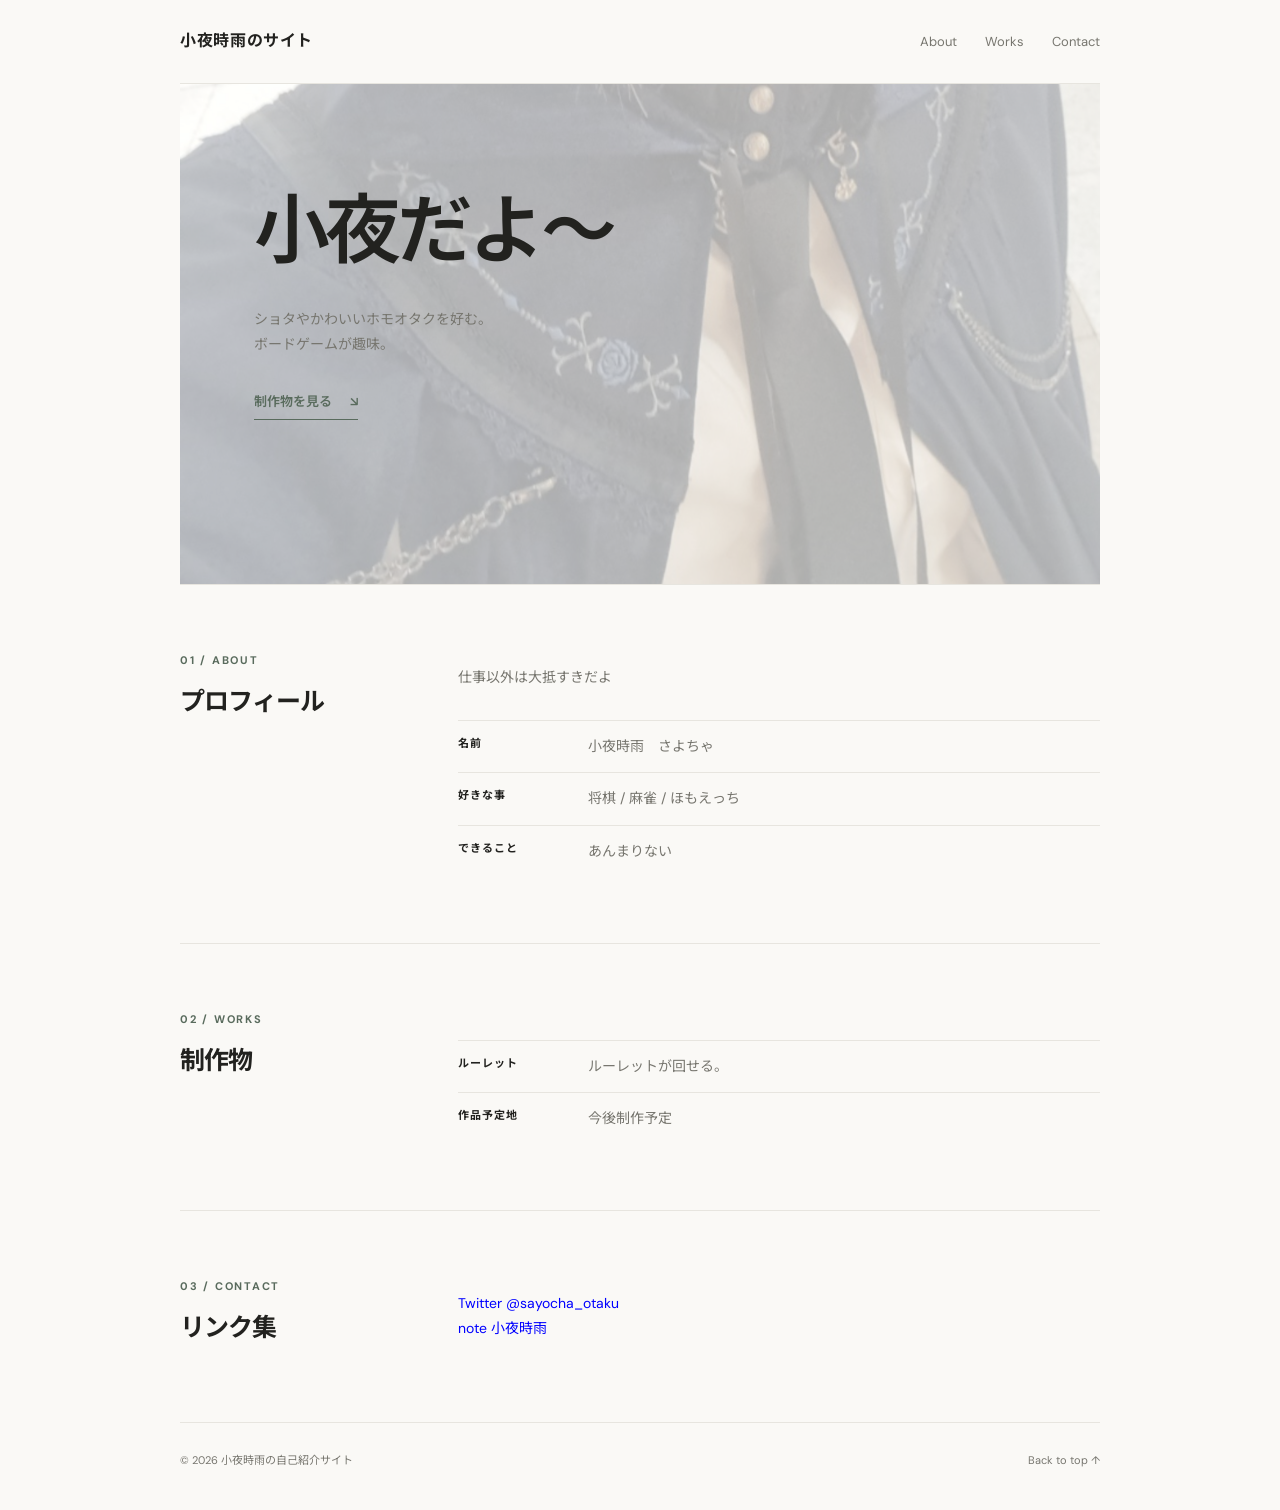
==== index.html @ 0b596b15 "Update roulette app link in index.html" ====
<!doctype html>
<html lang="ja">
<head>
  <meta charset="UTF-8">
  <meta name="viewport" content="width=device-width, initial-scale=1">
  <meta name="description" content="小夜時雨の自己紹介サイトです。">
  <title>小夜時雨のサイト</title>
  <link rel="stylesheet" href="style.css">
  <script src="script.js" defer></script>
</head>
<body>
  <header class="site-header">
    <a class="logo" href="#top">小夜時雨のサイト<span></span></a>
    <nav aria-label="メインナビゲーション">
      <a href="#about">About</a>
      <a href="#works">Works</a>
      <a href="#contact">Contact</a>
    </nav>
  </header>

<main id="top">
  <section class="hero">
    <h1>小夜だよ～</h1>
    <p class="hero-text">
      ショタやかわいいホモオタクを好む。<br>
      ボードゲームが趣味。
    </p>
    <a class="text-link" href="#works">
      制作物を見る <span aria-hidden="true">↘</span>
    </a>
  </section>
    <section class="section" id="about">
      <div class="section-heading">
        <p class="eyebrow">01 / ABOUT</p>
        <h2>プロフィール</h2>
      </div>
      <div class="section-content">
        <p>仕事以外は大抵すきだよ</p>
        <dl class="profile-list">
          <div><dt>名前</dt><dd>小夜時雨　さよちゃ</dd></div>
          <div><dt>好きな事</dt><dd>将棋 / 麻雀 / ほもえっち</dd></div>
          <div><dt>できること</dt><dd>あんまりない</dd></div>
        </dl>
      </div>
    </section>

<section class="section" id="works">
  <div class="section-heading">
    <p class="eyebrow">02 / WORKS</p>
    <h2>制作物</h2>
  </div>

  <div class="section-content">
    <dl class="profile-list">
      <div>
        <dt><a href="roulette.html">ルーレット</dt></a>
        <dd>
          <a href="roulette.html">ルーレットが回せる。</a>
        </dd>
      </div>

      <div>
        <dt>作品予定地</dt>
        <dd>今後制作予定</dd>
      </div>
    </dl>
  </div>
</section>

    <section class="section" id="contact">
      <div class="section-heading">
        <p class="eyebrow">03 / CONTACT</p>
        <h2>リンク集</h2>
      </div>
      <div class="section-content">
        <p>
    <a href="https://x.com/sayocha_otaku" target="_blank"
         style="color: blue;">
      Twitter @sayocha_otaku</a>
  
          <br>
    <a href="https://note.com/sayo_shigu" target="_blank"
        style="color: blue; ">
      note 小夜時雨</a>
   
  </p>
        <!-- 例：<a class="text-link" href="https://github.com/ユーザー名">GitHub ↗</a> -->
      </div>
    </section>
  </main>

  <footer>
    <span>© <span id="year"></span> 小夜時雨の自己紹介サイト</span>
    <a href="#top">Back to top ↑</a>
  </footer>
</body>
</html>
---- style.css ----
@import url('https://fonts.googleapis.com/css2?family=DM+Sans:wght@400;500;600;700&family=Noto+Sans+JP:wght@400;500;600;700&display=swap');

:root {
  color-scheme: light;
  --bg: #faf9f6;
  --text: #22221f;
  --muted: #77766f;
  --line: #e7e5df;
  --accent: #596b5d;
  --content: 920px;
}

* { box-sizing: border-box; }
html { scroll-behavior: smooth; }
body {
  margin: 0;
  background: var(--bg);
  color: var(--text);
  font-family: "DM Sans", "Noto Sans JP", sans-serif;
  line-height: 1.8;
}
a { color: inherit; text-decoration: none; }
.site-header {
  width: min(var(--content), calc(100% - 48px));
  margin: 0 auto;
  height: 84px;
  display: flex;
  align-items: center;
  justify-content: space-between;
  border-bottom: 1px solid var(--line);
}
.logo { font-weight: 700; letter-spacing: .04em; }
.logo span { color: var(--accent); }
nav { display: flex; gap: 28px; color: var(--muted); font-size: 13px; }
nav a:hover, footer a:hover { color: var(--accent); }
main { width: min(var(--content), calc(100% - 48px)); margin: 0 auto; }
.hero { padding: 132px 0 145px; }
.eyebrow {
  margin: 0 0 18px;
  color: var(--accent);
  font-size: 11px;
  font-weight: 700;
  letter-spacing: .16em;
}
h1 {
  margin: 0;
  font-size: clamp(42px, 7vw, 76px);
  line-height: 1.25;
  letter-spacing: -.055em;
  font-weight: 600;
}
.hero-text { margin: 28px 0 30px; color: var(--muted); font-size: 14px; }
.text-link {
  display: inline-flex;
  gap: 18px;
  align-items: center;
  padding-bottom: 5px;
  border-bottom: 1px solid var(--accent);
  color: var(--accent);
  font-size: 13px;
  font-weight: 600;
}
.section {
  display: grid;
  grid-template-columns: 230px 1fr;
  gap: 48px;
  padding: 66px 0;
  border-top: 1px solid var(--line);
  scroll-margin-top: 30px;
}
.section-heading h2 { margin: 0; font-size: 25px; letter-spacing: -.04em; }
.section-heading .eyebrow { margin-bottom: 8px; }
.section-content { color: var(--muted); font-size: 14px; }
.profile-list { margin: 30px 0 0; }
.profile-list div {
  display: grid;
  grid-template-columns: 130px 1fr;
  padding: 13px 0;
  border-top: 1px solid var(--line);
}
.profile-list dt { color: var(--text); font-size: 11px; font-weight: 700; letter-spacing: .1em; }
.profile-list dd { margin: 0; }
.work-item {
  display: flex;
  align-items: flex-start;
  gap: 18px;
  width: 100%;
  padding: 0 0 28px;
  margin-bottom: 28px;
}

.work-item > div:last-child {
  flex: 1;
  min-width: 0;
}

.work-item h3 {
  margin: 0 0 7px;
  color: var(--text);
  font-size: 17px;
  white-space: nowrap;
}

.work-item p {
  margin: 0 0 13px;
}
.tag {
  display: inline-block;
  padding: 3px 9px;
  border: 1px solid var(--line);
  border-radius: 2px;
  color: var(--muted);
  font-size: 10px;
}
footer {
  width: min(var(--content), calc(100% - 48px));
  margin: 0 auto;
  padding: 28px 0 40px;
  display: flex;
  justify-content: space-between;
  border-top: 1px solid var(--line);
  color: var(--muted);
  font-size: 11px;
}
@media (max-width: 640px) {
  .site-header { height: 70px; }
  nav { gap: 15px; font-size: 11px; }
  .hero { padding: 95px 0 105px; }
  .section { grid-template-columns: 1fr; gap: 22px; padding: 48px 0; }
  .profile-list div { grid-template-columns: 105px 1fr; }
}
/* トップページ背景画像 */
.hero {
    position: relative;
    isolation: isolate;
    min-height: 500px;
    padding: 100px 8%;
    background-image: url("./images/HWcELCWaEAAwIgm.jpg");
    background-size: cover;
    background-position: center 80%;
    background-repeat: no-repeat;
}

/* 半透明の白いフィルター */
.hero::before {
    content: "";
    position: absolute;
    inset: 0;
    background: rgba(255, 255, 255, 0.65);
    z-index: -1;
}

/* 文字を背景より手前に表示 */
.hero > * {
    position: relative;
}
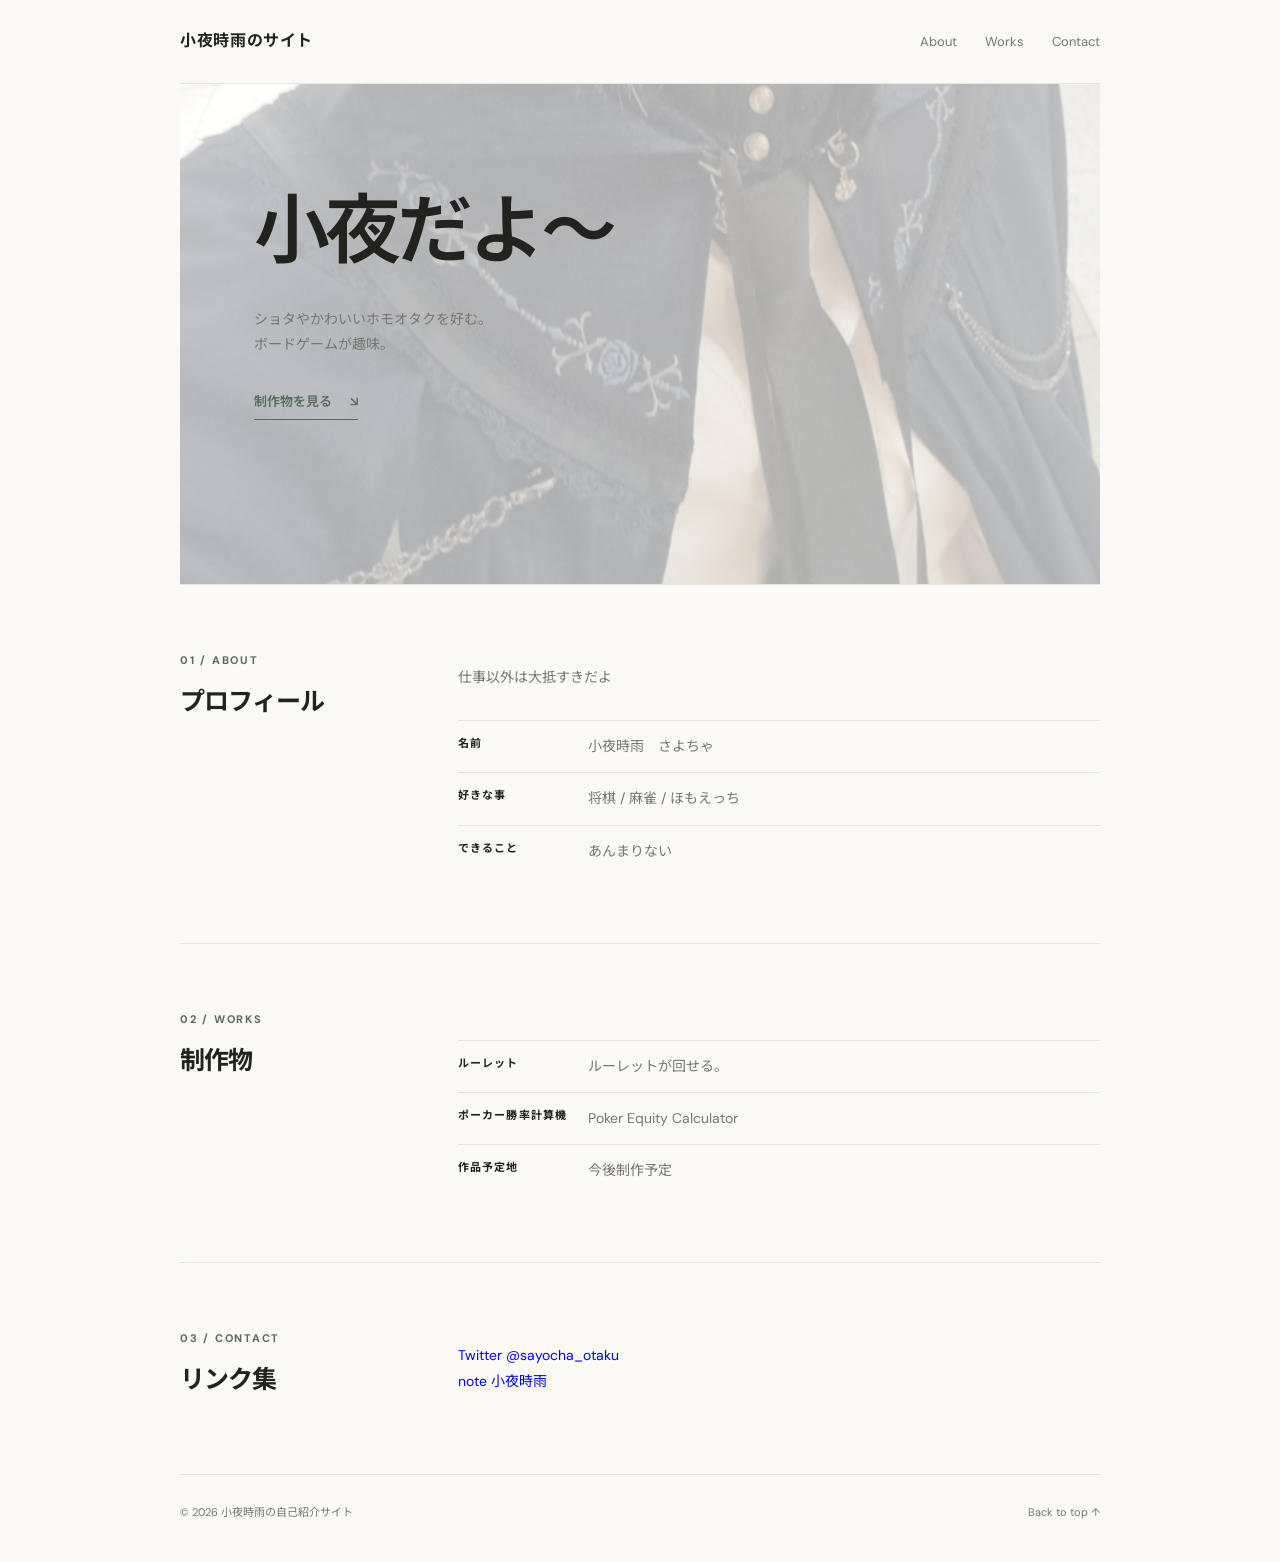
==== commit c0d8c339: "Add Poker Equity Calculator link to index.html" ====
--- a/index.html
+++ b/index.html
@@ -58,6 +58,10 @@
           <a href="roulette.html">ルーレットが回せる。</a>
         </dd>
       </div>
+      <div>
+  <dt>ポーカー勝率計算機</dt>
+  <dd><a href="poker.html">Poker Equity Calculator</a></dd>
+</div>
 
       <div>
         <dt>作品予定地</dt>
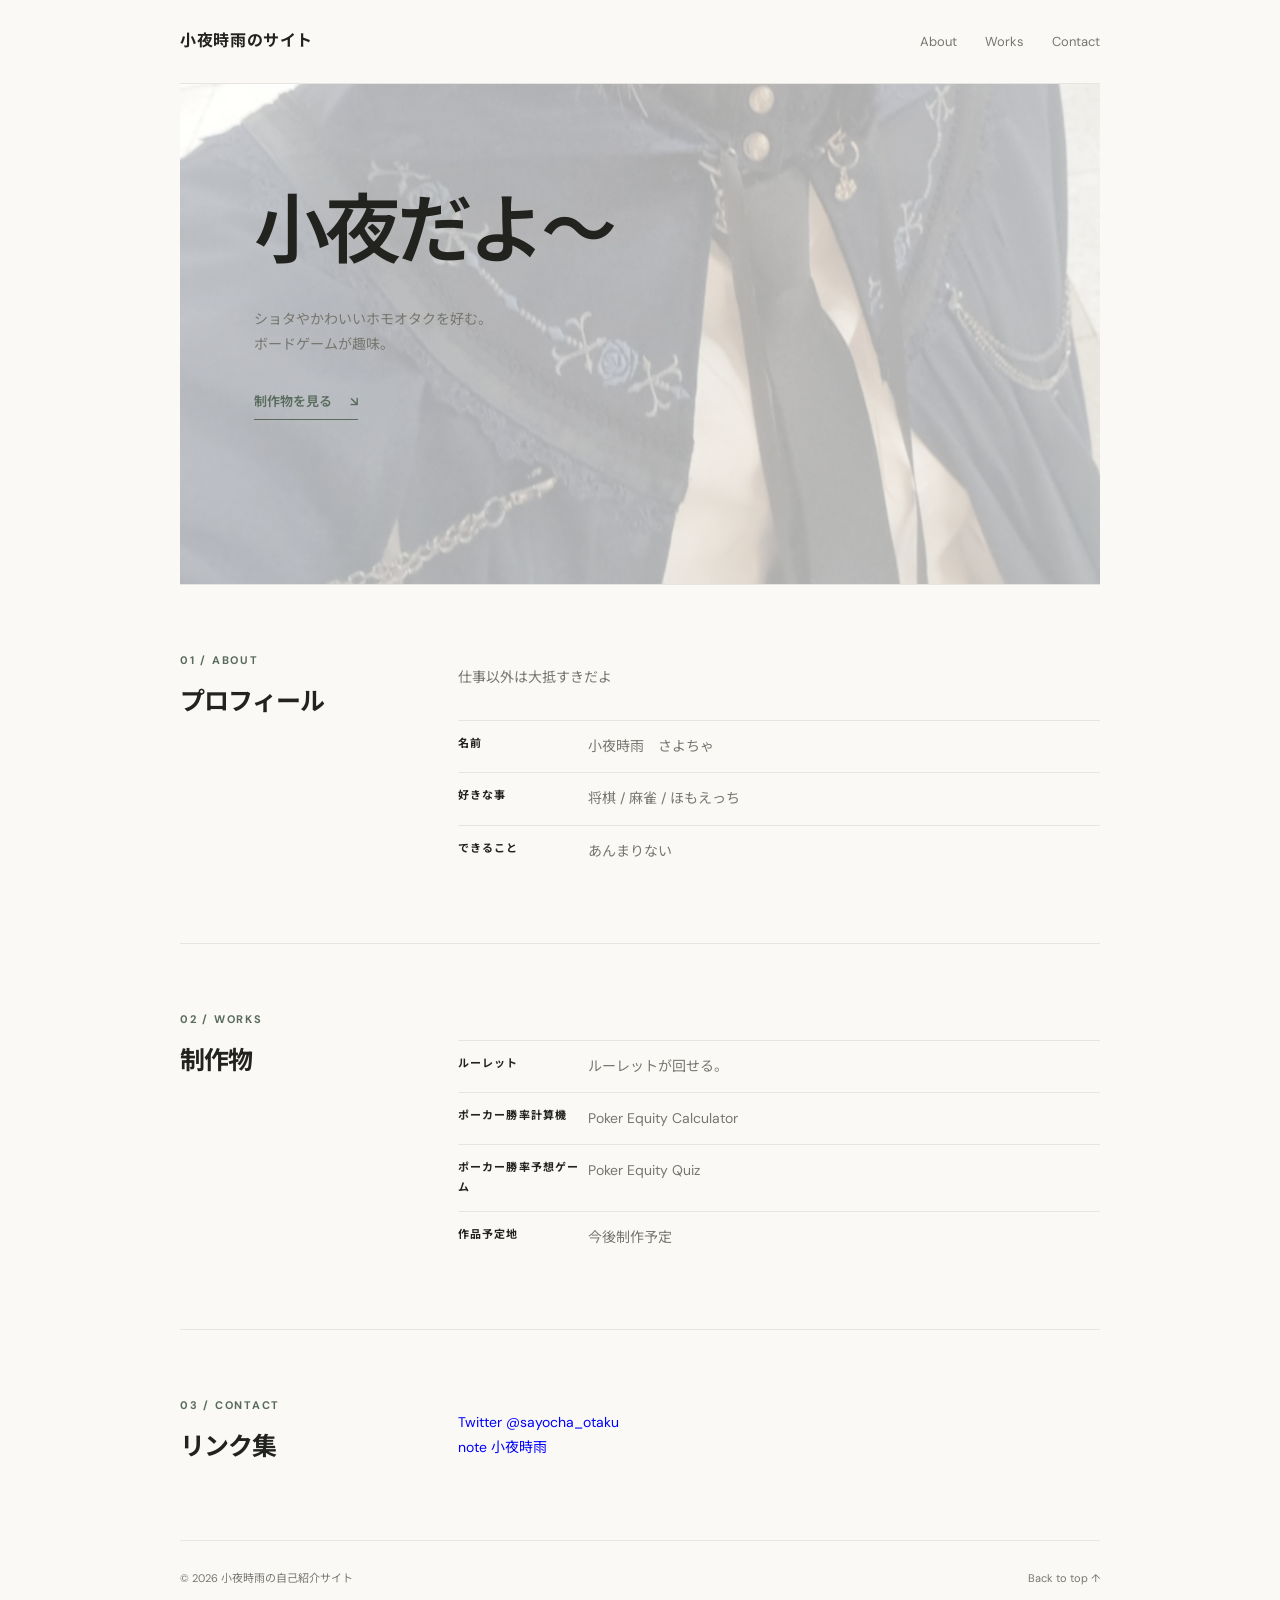
==== commit 2c4964a2: "Update index.html" ====
--- a/index.html
+++ b/index.html
@@ -54,13 +54,15 @@
     <dl class="profile-list">
       <div>
         <dt><a href="roulette.html">ルーレット</dt></a>
-        <dd>
-          <a href="roulette.html">ルーレットが回せる。</a>
-        </dd>
+        <dd><a href="roulette.html">ルーレットが回せる。</a></dd>
       </div>
       <div>
-  <dt>ポーカー勝率計算機</dt>
+  <dt><a href="poker.html">ポーカー勝率計算機</dt></a>
   <dd><a href="poker.html">Poker Equity Calculator</a></dd>
+</div>
+      <div>
+  <dt><a href="poker-quiz.html">ポーカー勝率予想ゲーム</dt></a>
+  <dd><a href="poker-quiz.html">Poker Equity Quiz</a></dd>
 </div>
 
       <div>
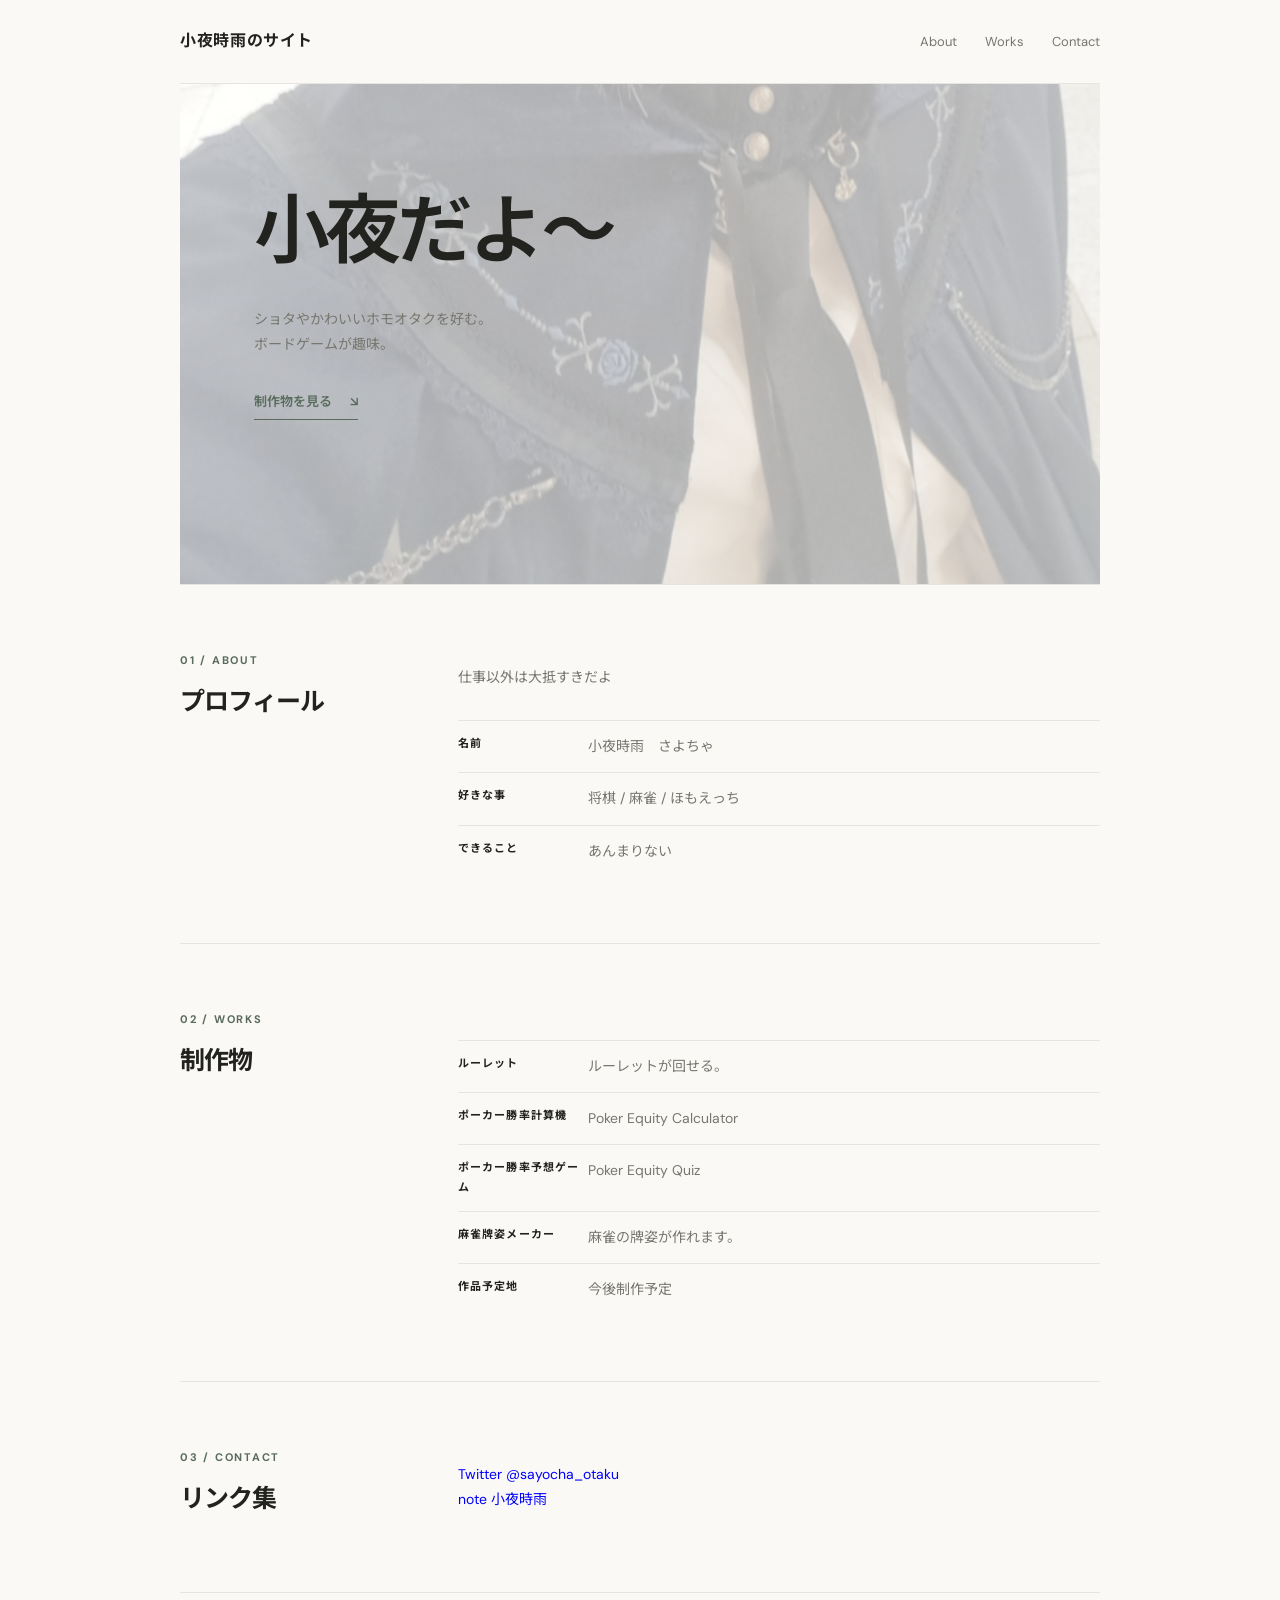
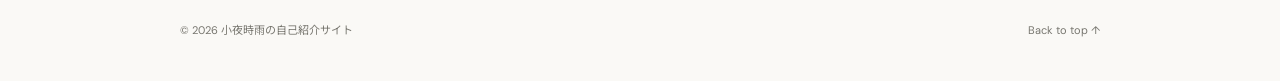
==== commit aa843251: "Update index.html" ====
--- a/index.html
+++ b/index.html
@@ -64,6 +64,11 @@
   <dt><a href="poker-quiz.html">ポーカー勝率予想ゲーム</dt></a>
   <dd><a href="poker-quiz.html">Poker Equity Quiz</a></dd>
 </div>
+       <div>
+  <dt><a href="https://shiguresayo.github.io/mahjong-tile-maker/">麻雀牌姿メーカー</dt></a>
+  <dd><a href="https://shiguresayo.github.io/mahjong-tile-maker/">麻雀の牌姿が作れます。</a></dd>
+</div>
+      
 
       <div>
         <dt>作品予定地</dt>
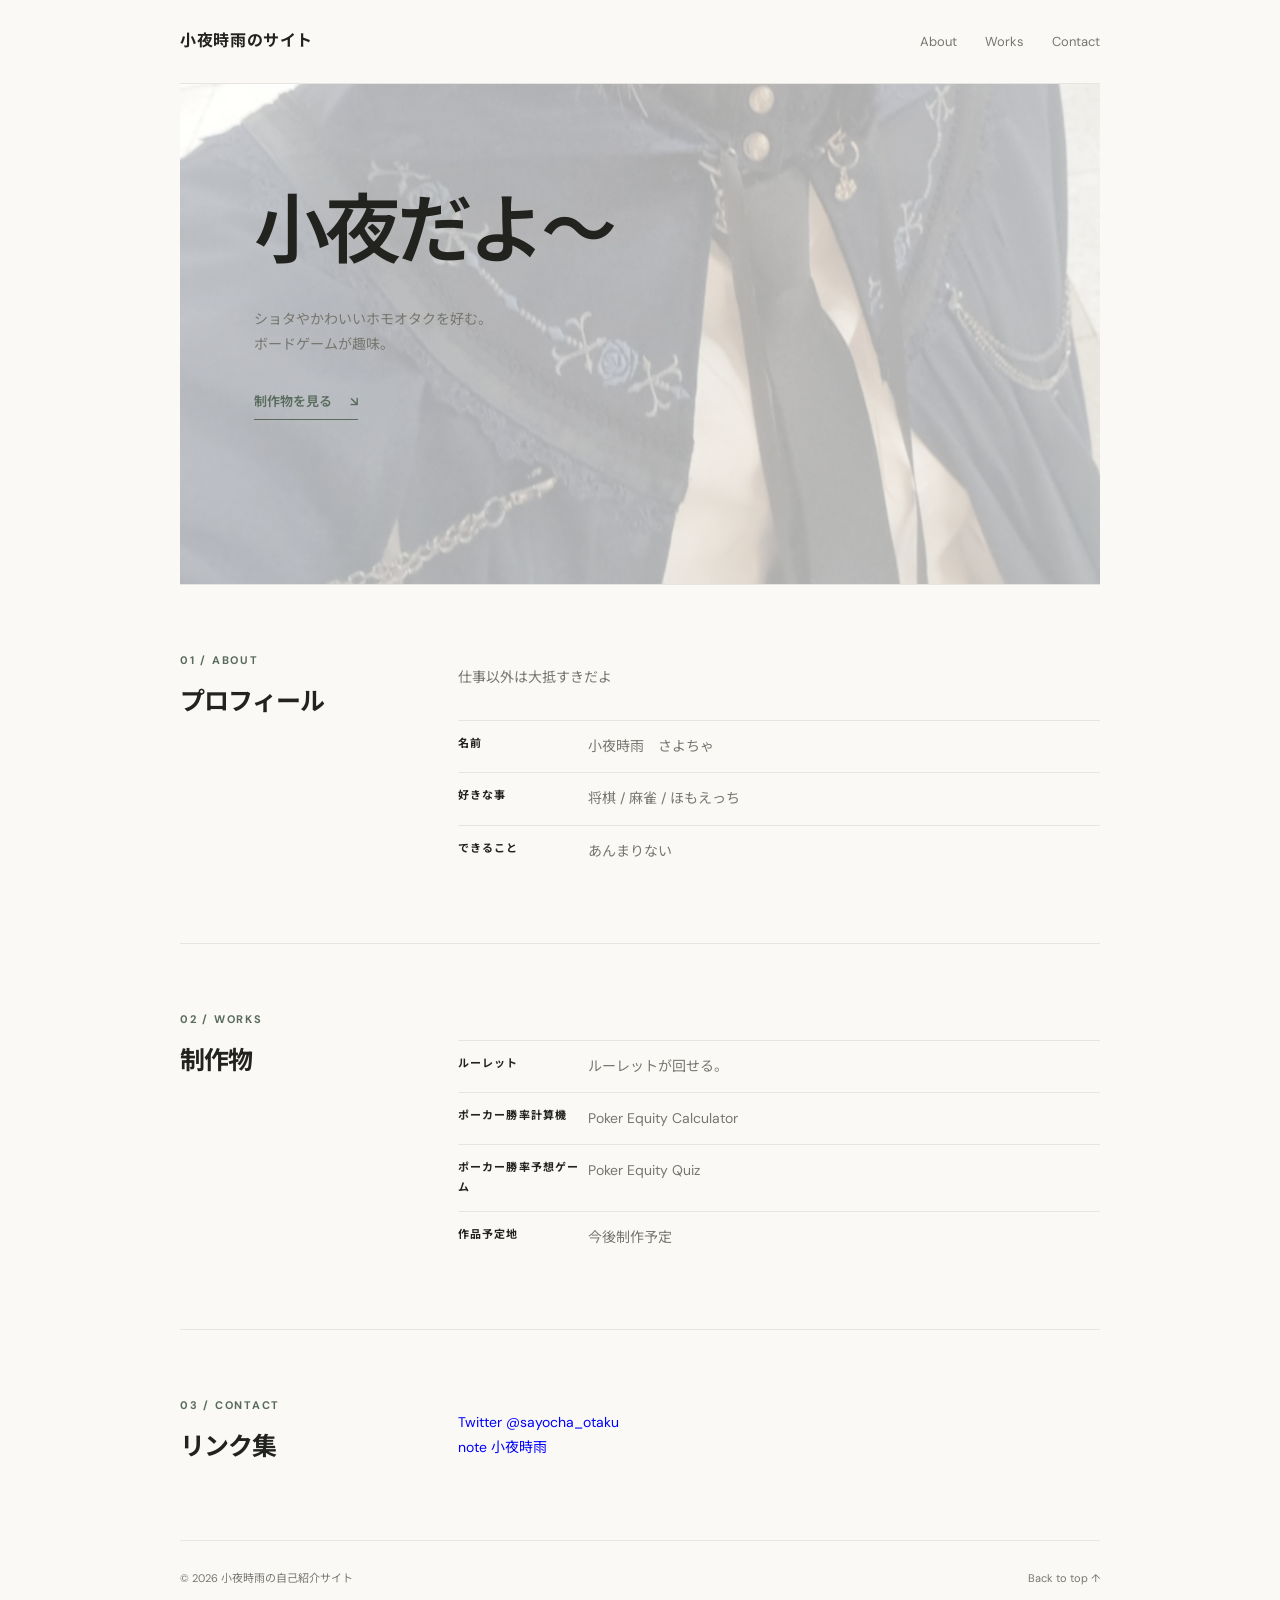
==== commit 4394368c: "Update index.html" ====
--- a/index.html
+++ b/index.html
@@ -64,12 +64,6 @@
   <dt><a href="poker-quiz.html">ポーカー勝率予想ゲーム</dt></a>
   <dd><a href="poker-quiz.html">Poker Equity Quiz</a></dd>
 </div>
-       <div>
-  <dt><a href="https://shiguresayo.github.io/mahjong-tile-maker/">麻雀牌姿メーカー</dt></a>
-  <dd><a href="https://shiguresayo.github.io/mahjong-tile-maker/">麻雀の牌姿が作れます。</a></dd>
-</div>
-      
-
       <div>
         <dt>作品予定地</dt>
         <dd>今後制作予定</dd>
